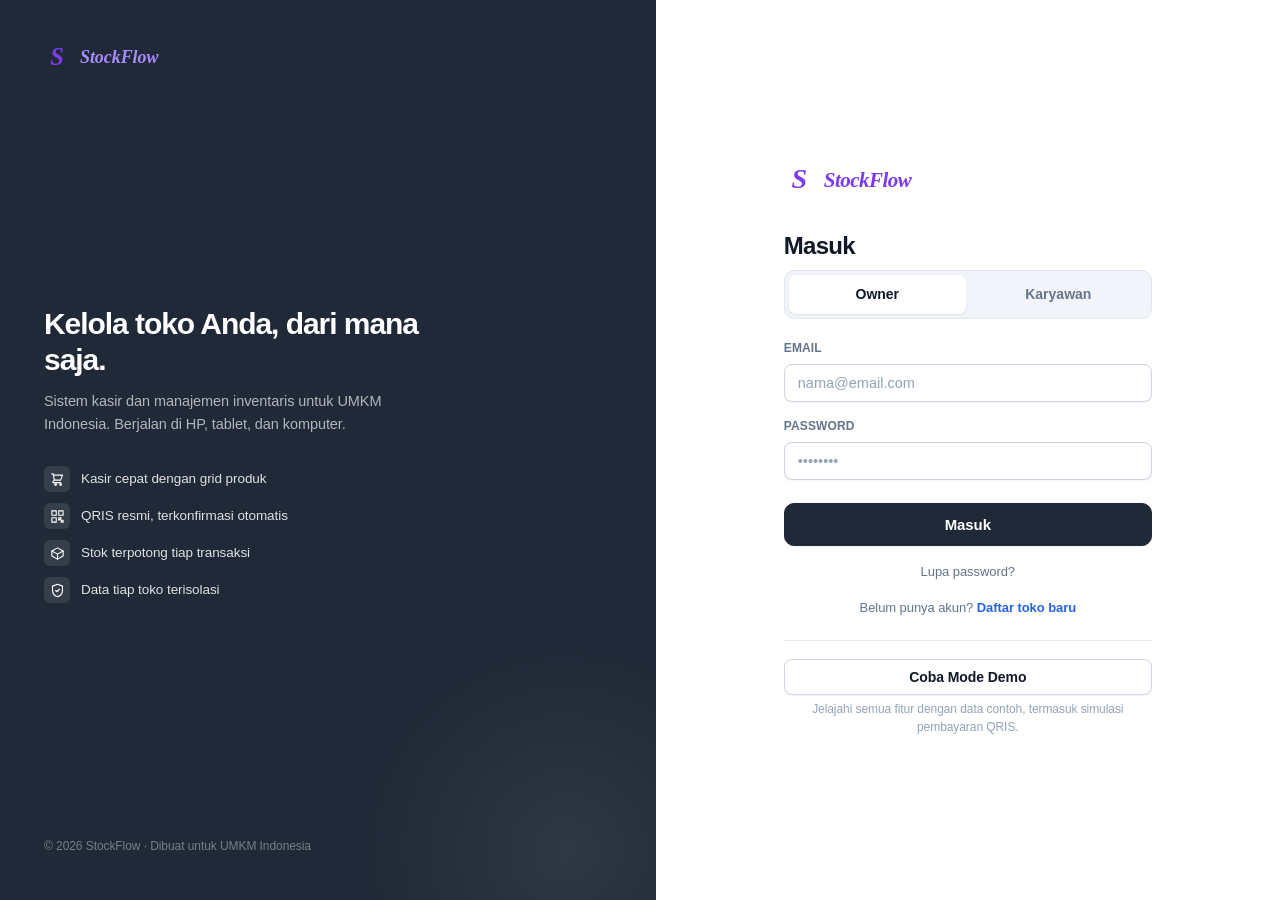
==== admin.html @ 9a053e3d "Add files via upload" ====
<!DOCTYPE html>
<html lang="id" data-theme="light">
<head>
<meta charset="UTF-8">
<meta name="viewport" content="width=device-width,initial-scale=1,viewport-fit=cover">
<meta http-equiv="Content-Security-Policy" content="default-src 'self'; script-src 'self' 'unsafe-inline'; style-src 'self' 'unsafe-inline'; img-src 'self' data: blob: https://*.supabase.co https://*.midtrans.com; connect-src 'self' https://*.supabase.co wss://*.supabase.co; font-src 'self' data:; object-src 'none'; base-uri 'self'; form-action 'self'; manifest-src 'self'; worker-src 'self'">
<meta name="referrer" content="strict-origin-when-cross-origin">
<link rel="manifest" href="manifest.webmanifest">
<link rel="icon" type="image/png" href="img/favicon-32.png">
<link rel="apple-touch-icon" href="img/apple-touch-icon.png">
<script src="js/boot.js?v=20261113a"></script>
<meta name="theme-color" content="#1F2937">
<meta name="robots" content="noindex">
<title>Admin — StockFlow</title>
<link rel="stylesheet" href="css/app.css?v=20261113a">
<style>
.ad-stats { display: grid; grid-template-columns: repeat(4, 1fr); gap: 12px; }
@media (max-width: 760px) { .ad-stats { grid-template-columns: repeat(2, 1fr); } }
.ad-stat { background: var(--surface); border: 1px solid var(--border); border-radius: 14px; padding: 14px 16px; }
.ad-stat .l { font-size: 12.5px; color: var(--text-mid); font-weight: 600; }
.ad-stat .v { font-size: 24px; font-weight: 750; margin-top: 2px; }

.ad-new { display: grid; grid-template-columns: 180px 1fr auto; gap: 10px; align-items: end; }
@media (max-width: 620px) { .ad-new { grid-template-columns: 1fr; } }

.ad-code { font-family: var(--ff-num); font-weight: 750; letter-spacing: .1em; }
.ad-made { margin-top: 14px; padding: 16px; border-radius: 12px; border: 1px dashed var(--border-mid);
           background: var(--surface-2); display: flex; flex-wrap: wrap; gap: 12px; align-items: center; }
.ad-made .ad-code { font-size: 24px; flex: 1; min-width: 200px; user-select: all; }

.ad-tabs { display: flex; gap: 6px; }
.ad-shop .nm { font-weight: 650; }
.ad-shop .sub { font-size: 12px; color: var(--text-dim); }
.ad-acts { display: flex; gap: 6px; flex-wrap: wrap; justify-content: flex-end; }
.wa-btn { background: #25D366; border-color: #25D366; color: #fff; }
.wa-btn:hover { background: #1EBE5A; border-color: #1EBE5A; }
</style>
</head>
<body>
<div id="app">
<div class="content">

  <div class="ad-stats mb16" id="stats"></div>

  <!-- BUAT KODE -->
  <div class="card mb16">
    <div class="row mb12"><h3 style="font-size:15.5px;font-weight:700">Buat kode aktivasi</h3></div>
    <div class="ad-new">
      <div>
        <label class="label" for="nDays">MASA AKTIF</label>
        <select id="nDays" class="select">
          <option value="">Permanen</option>
          <option value="7">Trial 7 hari</option>
          <option value="30">1 bulan</option>
          <option value="90">3 bulan</option>
          <option value="180">6 bulan</option>
          <option value="365">1 tahun</option>
        </select>
      </div>
      <div>
        <label class="label" for="nNote">CATATAN (nama pelanggan / no. WA)</label>
        <input type="text" id="nNote" class="input" placeholder="Misal: Warung Bu Siti 0812…">
      </div>
      <button class="btn btn-primary" onclick="makeCode()">Buat kode</button>
    </div>
    <div id="made" class="hide"></div>
  </div>

  <!-- DAFTAR -->
  <div class="card p0">
    <div class="card-hd">
      <div class="ad-tabs">
        <button class="chip on" data-t="shops" onclick="setTab('shops')">Toko</button>
        <button class="chip" data-t="codes" onclick="setTab('codes')">Kode</button>
      </div>
      <div class="spacer"></div>
      <input type="search" id="q" class="input" placeholder="Cari…" style="max-width:220px" oninput="render()">
    </div>
    <div class="table-wrap"><table class="tbl"><thead id="thead"></thead><tbody id="rows"></tbody></table></div>
  </div>

</div>
</div>

<script src="js/icons.js?v=20261113a"></script>
<script src="js/config.js?v=20261113a"></script>
<script src="js/demo.js?v=20261113a"></script>
<script src="js/api.js?v=20261113a"></script>
<script src="js/auth.js?v=20261113a"></script>
<script src="js/ui.js?v=20261113a"></script>
<script>
if (!Auth.guard()) throw 'redirect';
/* Tampilan dijaga di sini; datanya dijaga fungsi database (is_platform_admin) */
if (!Auth.isAdmin()) { location.replace('pos.html'); throw 'redirect'; }

UI.shell('admin', 'Admin');

/* Panel admin hanya terbuka dengan sesi yang sudah lolos kode 6 angka.
   Database juga menolak semua fungsi admin tanpa itu. */
if (Auth.aal() !== 'aal2') {
  document.querySelector('.content').innerHTML =
    '<div class="card" style="max-width:520px;margin:40px auto;text-align:center;padding:32px">' +
      '<div style="width:52px;height:52px;border-radius:14px;background:var(--surface-2);display:grid;place-items:center;margin:0 auto 14px">' + UI.ic('shield', 24) + '</div>' +
      '<h3 style="font-size:18px;margin-bottom:8px">Butuh verifikasi 2 langkah</h3>' +
      '<p class="c-mid fs13 mb16">Panel admin mengatur langganan semua toko, jadi hanya bisa dibuka setelah masuk dengan kode 6 angka dari aplikasi autentikator.</p>' +
      '<a class="btn btn-primary" href="settings.html">Aktifkan di Pengaturan</a>' +
      '<div class="fs12 c-dim mt12">Sudah aktif? Keluar lalu masuk lagi untuk memasukkan kode.</div>' +
    '</div>';
  throw 'need-aal2';
}

var shops = [], codes = [], tab = 'shops';
var SIGNUP = location.origin + location.pathname.replace(/[^/]*$/, '') + 'masuk.html?kode=';

function dur(d) {
  if (d == null) return 'Permanen';
  if (d % 365 === 0) return (d / 365) + ' tahun';
  if (d % 30 === 0) return (d / 30) + ' bulan';
  return d + ' hari';
}

function status(s) {
  if (s.suspended) return { k: 'off', t: 'Dimatikan', b: 'danger' };
  if (!s.active_until) return { k: 'perm', t: 'Permanen', b: 'ok' };
  var left = Math.ceil((new Date(s.active_until) - Date.now()) / 86400000);
  if (left <= 0) return { k: 'exp', t: 'Habis', b: 'danger' };
  if (left <= 7) return { k: 'soon', t: left + ' hari lagi', b: 'warn' };
  return { k: 'on', t: 's/d ' + UI.dateOnly(s.active_until), b: 'ok' };
}

async function load() {
  UI.loading(true);
  var a = await API.rpc('admin_list_businesses', {});
  var b = await API.rpc('admin_list_codes', {});
  UI.loading(false);
  if (a.error) return UI.toast(a.error.message, 'error');
  shops = a.data || [];
  codes = b.data || [];
  renderStats();
  render();
}

function renderStats() {
  var c = { all: shops.length, on: 0, soon: 0, off: 0 };
  shops.forEach(function (s) {
    var k = status(s).k;
    if (k === 'soon') c.soon++; else if (k === 'exp' || k === 'off') c.off++; else c.on++;
  });
  var unused = codes.filter(function (x) { return !x.used_at; }).length;
  document.getElementById('stats').innerHTML =
    '<div class="ad-stat"><div class="l">Total toko</div><div class="v">' + c.all + '</div></div>' +
    '<div class="ad-stat"><div class="l">Aktif</div><div class="v c-ok">' + c.on + '</div></div>' +
    '<div class="ad-stat"><div class="l">Hampir habis / mati</div><div class="v ' + (c.soon + c.off ? 'c-danger' : '') + '">' + c.soon + ' / ' + c.off + '</div></div>' +
    '<div class="ad-stat"><div class="l">Kode belum dipakai</div><div class="v">' + unused + '</div></div>';
}

function setTab(t) {
  tab = t;
  document.querySelectorAll('.ad-tabs .chip').forEach(function (b) { b.classList.toggle('on', b.dataset.t === t); });
  render();
}

function render() {
  var q = document.getElementById('q').value.toLowerCase().trim();
  var host = document.getElementById('rows');

  if (tab === 'shops') {
    document.getElementById('thead').innerHTML =
      '<tr><th>Toko</th><th class="hide-mobile">Pemilik</th><th>Status</th><th class="num hide-mobile">Transaksi 30 hr</th><th></th></tr>';
    var list = shops.filter(function (s) {
      return !q || [s.name, s.owner_name, s.owner_email, s.phone].join(' ').toLowerCase().includes(q);
    });
    host.innerHTML = list.length ? list.map(function (s) {
      var st = status(s);
      return '<tr>' +
        '<td class="ad-shop"><div class="nm">' + UI.esc(s.name) + '</div>' +
          '<div class="sub">Daftar ' + UI.dateOnly(s.created_at) + ' · ' + s.products + ' produk · ' + s.staff + ' staff</div></td>' +
        '<td class="hide-mobile ad-shop"><div>' + UI.esc(s.owner_name || '—') + '</div><div class="sub">' + UI.esc(s.owner_email || '') + '</div></td>' +
        '<td><span class="badge ' + st.b + '">' + st.t + '</span></td>' +
        '<td class="num hide-mobile mono">' + s.orders_30d + '</td>' +
        '<td><div class="ad-acts">' +
          '<button class="btn btn-sm" onclick="upd(\'' + s.id + '\',{p_add_days:30})">+1 bln</button>' +
          '<button class="btn btn-sm" onclick="upd(\'' + s.id + '\',{p_add_days:365})">+1 thn</button>' +
          (s.active_until ? '<button class="btn btn-sm" onclick="upd(\'' + s.id + '\',{p_permanent:true})">Permanen</button>' : '') +
          (s.suspended
            ? '<button class="btn btn-sm" onclick="upd(\'' + s.id + '\',{p_suspended:false})">Aktifkan</button>'
            : '<button class="btn btn-sm btn-danger" onclick="suspend(\'' + s.id + '\')">Matikan</button>') +
        '</div></td></tr>';
    }).join('') : '<tr><td colspan="5">' + UI.empty('store', 'Belum ada toko') + '</td></tr>';
    return;
  }

  document.getElementById('thead').innerHTML =
    '<tr><th>Kode</th><th>Masa aktif</th><th class="hide-mobile">Catatan</th><th>Status</th><th></th></tr>';
  var cl = codes.filter(function (c) {
    return !q || [c.code, c.note, c.used_by_name].join(' ').toLowerCase().includes(q);
  });
  host.innerHTML = cl.length ? cl.map(function (c) {
    return '<tr>' +
      '<td class="ad-code">' + UI.esc(c.code) + '</td>' +
      '<td>' + dur(c.days) + '</td>' +
      '<td class="hide-mobile c-mid fs13">' + UI.esc(c.note || '—') + '</td>' +
      '<td>' + (c.used_at
        ? '<span class="badge">Dipakai</span><div class="fs12 c-dim">' + UI.esc(c.used_by_name || 'toko dihapus') + ' · ' + UI.dateOnly(c.used_at) + '</div>'
        : '<span class="badge ok">Belum dipakai</span>') + '</td>' +
      '<td><div class="ad-acts">' + (c.used_at ? '' :
        '<button class="btn btn-sm wa-btn" onclick="sendWa(\'' + c.code + '\',' + (c.days == null ? 'null' : c.days) + ')">WA</button>' +
        '<button class="btn btn-sm" onclick="copy(\'' + c.code + '\')">Salin</button>' +
        '<button class="btn btn-sm btn-ghost c-danger" title="Hapus" onclick="delCode(\'' + c.code + '\')">' + UI.ic('trash', 15) + '</button>') +
      '</div></td></tr>';
  }).join('') : '<tr><td colspan="5">' + UI.empty('tag', 'Belum ada kode') + '</td></tr>';
}

async function makeCode() {
  var v = document.getElementById('nDays').value;
  var days = v ? Number(v) : null;
  var note = document.getElementById('nNote').value.trim();
  UI.loading(true);
  var r = await API.rpc('admin_create_code', { p_days: days, p_note: note || null });
  UI.loading(false);
  if (r.error) return UI.toast(r.error.message, 'error');
  var code = r.data;
  var box = document.getElementById('made');
  box.className = 'ad-made';
  box.innerHTML = '<div class="ad-code">' + UI.esc(code) + '</div>' +
    '<span class="badge ok">' + dur(days) + '</span>' +
    '<button class="btn btn-sm" onclick="copy(\'' + code + '\')">Salin</button>' +
    '<button class="btn btn-sm wa-btn" onclick="sendWa(\'' + code + '\',' + (days == null ? 'null' : days) + ')">Kirim via WhatsApp</button>';
  document.getElementById('nNote').value = '';
  setTab('codes');
  load();
}

function msgFor(code, days) {
  return 'Halo! Terima kasih sudah berlangganan StockFlow.\n\n' +
    'Kode aktivasi Anda: *' + code + '*\nMasa aktif: ' + dur(days) + '\n\n' +
    'Daftar di sini (kode sudah terisi):\n' + SIGNUP + encodeURIComponent(code);
}

function sendWa(code, days) {
  window.open('https://wa.me/?text=' + encodeURIComponent(msgFor(code, days)), '_blank', 'noopener');
}

function copy(code) {
  if (navigator.clipboard) navigator.clipboard.writeText(code).then(function () { UI.toast('Kode disalin', 'ok'); });
}

function delCode(code) {
  UI.confirm({ title: 'Hapus kode?', text: code + ' tidak bisa dipakai lagi.', ok: 'Hapus', danger: true })
    .then(async function (ok) {
      if (!ok) return;
      var r = await API.rpc('admin_delete_code', { p_code: code });
      if (r.error) return UI.toast(r.error.message, 'error');
      load();
    });
}

async function upd(id, args) {
  UI.loading(true);
  var r = await API.rpc('admin_update_business', Object.assign({ p_id: id }, args));
  UI.loading(false);
  if (r.error) return UI.toast(r.error.message, 'error');
  UI.toast('Tersimpan', 'ok');
  load();
}

function suspend(id) {
  var s = shops.find(function (x) { return x.id === id; });
  UI.confirm({ title: 'Matikan toko?', text: '"' + s.name + '" tidak bisa bertransaksi sampai diaktifkan lagi. Datanya tetap aman.', ok: 'Matikan', danger: true })
    .then(function (ok) { if (ok) upd(id, { p_suspended: true }); });
}

load();
</script>
</body>
</html>
---- css/app.css ----
/* ============================================================
   STOCKFLOW — Design System
   Responsif: HP (<768) / Tablet (768–1199) / Desktop (≥1200)
   ============================================================ */

:root {
  /* ---- Netral: satu skala abu, satu aksen biru ----
     Tombol utama memakai abu gelap, biru hanya untuk tautan,
     status aktif, dan fokus. Tidak ada warna yang bersaing. */
  --ink:        #1F2937;
  --ink-soft:   #374151;
  --ink-hover:  #111827;

  /* Warna merek, dipakai hanya untuk logo dan nama StockFlow */
  --brand:        #7C3AED;

  --accent:       #2563EB;
  --accent-hover: #1D4ED8;
  --accent-soft:  #EFF6FF;
  --accent-ring:  rgba(37, 99, 235, .20);

  --ok:        #047857;
  --ok-soft:   #ECFDF5;
  --warn:      #B45309;
  --warn-soft: #FFFBEB;
  --danger:      #B91C1C;
  --danger-soft: #FEF2F2;

  /* ---- Netral ---- */
  --bg:         #F8FAFC;
  --surface:    #FFFFFF;
  --surface-2:  #F1F5F9;
  --surface-3:  #E8EDF3;
  --border:     #E2E8F0;
  --border-mid: #CBD5E1;

  --text:     #111827;
  --text-mid: #64748B;
  --text-dim: #94A3B8;

  /* ---- Bentuk ---- */
  --r-xs: 6px;
  --r-sm: 8px;
  --r:    10px;
  --r-lg: 14px;
  --r-xl: 18px;

  --sh-xs: 0 1px 2px rgba(12,18,28,.05);
  --sh-sm: 0 1px 3px rgba(12,18,28,.07), 0 1px 2px rgba(12,18,28,.04);
  --sh:    0 4px 12px rgba(12,18,28,.07), 0 1px 3px rgba(12,18,28,.05);
  --sh-lg: 0 16px 40px rgba(12,18,28,.14), 0 4px 12px rgba(12,18,28,.08);

  /* Tinggi banner mode demo; 0 saat mode normal */
  --demo-h: 0px;

  --nav-w:      244px;
  --nav-w-icon: 68px;
  --tabbar-h:   62px;
  --topbar-h:   58px;

  --ff: 'Inter', -apple-system, BlinkMacSystemFont, 'Segoe UI', Roboto,
        'Helvetica Neue', Arial, sans-serif;
  --ff-num: 'SF Mono', 'Segoe UI Mono', 'Roboto Mono', ui-monospace, monospace;
}

html[data-theme='dark'] {
  --ink:       #E5E7EB;
  --ink-soft:  #D1D5DB;
  --ink-hover: #FFFFFF;

  --brand:       #A78BFA;

  --accent:      #60A5FA;
  --accent-hover:#93C5FD;
  --accent-soft: #15233B;
  --accent-ring: rgba(96, 165, 250, .26);

  --ok:        #34D399;
  --ok-soft:   #0C241D;
  --warn:      #FBBF24;
  --warn-soft: #2A1E08;
  --danger:      #F87171;
  --danger-soft: #2A1416;

  --bg:         #0B0F14;
  --surface:    #131922;
  --surface-2:  #1A212B;
  --surface-3:  #232B37;
  --border:     #242C38;
  --border-mid: #333D4B;

  --text:     #F1F5F9;
  --text-mid: #94A3B8;
  --text-dim: #64748B;

  --sh-xs: 0 1px 2px rgba(0,0,0,.5);
  --sh-sm: 0 1px 3px rgba(0,0,0,.55);
  --sh:    0 4px 12px rgba(0,0,0,.5);
  --sh-lg: 0 16px 40px rgba(0,0,0,.7);
}

* { margin: 0; padding: 0; box-sizing: border-box; -webkit-tap-highlight-color: transparent; }
html, body { height: 100%; }

body {
  font-family: var(--ff);
  background: var(--bg);
  color: var(--text);
  font-size: 14.5px;
  line-height: 1.55;
  letter-spacing: -.005em;
  -webkit-font-smoothing: antialiased;
  -moz-osx-font-smoothing: grayscale;
  overscroll-behavior-y: none;
}

input, button, select, textarea { font-family: inherit; font-size: inherit; color: inherit; }
button { cursor: pointer; border: none; background: none; }
a { color: var(--accent); text-decoration: none; }
a:hover { text-decoration: underline; }
svg { display: block; flex-shrink: 0; }
.ico { display: block; }

::-webkit-scrollbar { width: 11px; height: 11px; }
::-webkit-scrollbar-track { background: transparent; }
::-webkit-scrollbar-thumb { background: var(--border-mid); border-radius: 6px; border: 3px solid transparent; background-clip: content-box; }
::-webkit-scrollbar-thumb:hover { background: var(--text-dim); background-clip: content-box; }

::selection { background: var(--accent-ring); }

/* ============================================================
   APP SHELL
   ============================================================ */
.app { display: flex; min-height: calc(100dvh - var(--demo-h)); }

/* Mode demo memasang banner tetap di bawah layar. Variabel --demo-h
   membuat seluruh tata letak bergeser naik agar tidak ada yang tertutup. */
html.demo-on { --demo-h: 34px; }
html.demo-on body { padding-bottom: var(--demo-h); }

.sidebar {
  width: var(--nav-w);
  flex-shrink: 0;
  background: var(--surface);
  border-right: 1px solid var(--border);
  display: flex; flex-direction: column;
  position: fixed; inset: 0 auto 0 0;
  z-index: 40;
}

.sb-brand {
  height: var(--topbar-h);
  display: flex; align-items: center; gap: 10px;
  padding: 0 18px;
  border-bottom: 1px solid var(--border);
  flex-shrink: 0;
  color: var(--ink);
}
.sf-logo { border-radius: 8px; }
.sb-name {
  font-weight: 700; font-size: 17px; letter-spacing: -.02em;
  white-space: nowrap;
  color: var(--brand); font-style: italic;
  font-family: Georgia, 'Times New Roman', serif;
}

.sb-nav { flex: 1; overflow-y: auto; padding: 10px 10px 16px; }
.sb-sec {
  font-size: 10.5px; font-weight: 650; letter-spacing: .07em;
  color: var(--text-dim); text-transform: uppercase;
  padding: 16px 10px 6px;
}
.sb-nav > .sb-sec:first-child { padding-top: 6px; }

.sb-item {
  display: flex; align-items: center; gap: 11px;
  padding: 9px 10px; border-radius: var(--r-sm);
  color: var(--text-mid); font-weight: 520; font-size: 14px;
  white-space: nowrap; margin-bottom: 1px;
  transition: background .13s, color .13s;
}
.sb-item:hover { background: var(--surface-2); color: var(--text); text-decoration: none; }
.sb-item.on { background: var(--accent-soft); color: var(--accent); font-weight: 600; }
.sb-item.on .ico { stroke-width: 2; }
.sb-ico { width: 20px; display: grid; place-items: center; flex-shrink: 0; }

.sb-bottom { padding: 8px 10px; border-top: 1px solid var(--border); flex-shrink: 0; }
.sb-foot { padding: 10px; border-top: 1px solid var(--border); flex-shrink: 0; }
.sb-user { display: flex; align-items: center; gap: 10px; padding: 6px; border-radius: var(--r-sm); }
.sb-avatar {
  width: 34px; height: 34px; border-radius: 50%;
  background: var(--ink); color: var(--surface);
  display: grid; place-items: center;
  font-weight: 600; font-size: 12.5px; letter-spacing: .01em;
  flex-shrink: 0;
}
.sb-uinfo { min-width: 0; flex: 1; }
.sb-uname { font-weight: 600; font-size: 13.5px; white-space: nowrap; overflow: hidden; text-overflow: ellipsis; }
.sb-urole { font-size: 11.5px; color: var(--text-dim); text-transform: capitalize; }

.main { flex: 1; min-width: 0; margin-left: var(--nav-w); display: flex; flex-direction: column; }

.topbar {
  height: var(--topbar-h);
  background: var(--surface);
  border-bottom: 1px solid var(--border);
  display: flex; align-items: center; gap: 10px;
  padding: 0 20px;
  position: sticky; top: 0; z-index: 30;
  flex-shrink: 0;
}
.topbar h1 { font-size: 16.5px; font-weight: 640; letter-spacing: -.02em; }
.topbar .spacer { flex: 1; }

.content { flex: 1; padding: 20px; min-width: 0; }
.content.flush { padding: 0; }

.tabbar { display: none; }

/* ---------- Tablet ---------- */
@media (max-width: 1199px) and (min-width: 768px) {
  .sidebar { width: var(--nav-w-icon); }
  .main { margin-left: var(--nav-w-icon); }
  .sb-brand { padding: 0; justify-content: center; }
  .sb-name, .sb-sec, .sb-uinfo { display: none; }
  .sb-item { justify-content: center; padding: 11px 0; }
  .sb-item span:not(.sb-ico) { display: none; }
  .sb-nav { padding: 8px 8px 14px; }
  .sb-user { justify-content: center; padding: 2px; }
}

/* ---------- HP ---------- */
@media (max-width: 767px) {
  .sidebar { display: none; }
  .main { margin-left: 0; padding-bottom: var(--tabbar-h); }
  .content { padding: 14px; }
  .topbar { padding: 0 14px; }
  .topbar h1 { font-size: 15.5px; }

  .tabbar {
    display: flex;
    position: fixed; inset: auto 0 var(--demo-h) 0;
    height: var(--tabbar-h);
    background: var(--surface);
    border-top: 1px solid var(--border);
    z-index: 50;
    padding-bottom: env(safe-area-inset-bottom);
  }
  .tb-item {
    flex: 1;
    display: flex; flex-direction: column;
    align-items: center; justify-content: center; gap: 3px;
    color: var(--text-dim); font-size: 10px; font-weight: 550;
  }
  .tb-item:hover { text-decoration: none; }
  .tb-item.on { color: var(--accent); }
  .tb-item.on .ico { stroke-width: 2.1; }
}

/* ============================================================
   KOMPONEN
   ============================================================ */
.card {
  background: var(--surface);
  border: 1px solid var(--border);
  border-radius: var(--r-lg);
  padding: 18px;
}
.card.p0 { padding: 0; overflow: hidden; }
.card-hd {
  display: flex; align-items: center; gap: 10px;
  padding: 14px 18px; border-bottom: 1px solid var(--border);
}
.card-hd h3 { font-size: 14.5px; font-weight: 640; letter-spacing: -.01em; }
.card-bd { padding: 18px; }

.grid { display: grid; gap: 14px; }
.g2 { grid-template-columns: repeat(2, 1fr); }
.g3 { grid-template-columns: repeat(3, 1fr); }
.g4 { grid-template-columns: repeat(4, 1fr); }
.gauto { grid-template-columns: repeat(auto-fill, minmax(230px, 1fr)); }
@media (max-width: 1100px) { .g4 { grid-template-columns: repeat(2, 1fr); } }
@media (max-width: 900px)  { .g3 { grid-template-columns: repeat(2, 1fr); } }
@media (max-width: 560px)  {
  .g2, .g3, .g4 { grid-template-columns: 1fr; }
  .g2.keep, .g4.keep { grid-template-columns: repeat(2, 1fr); }
}

.row { display: flex; align-items: center; gap: 10px; }
.row.wrap { flex-wrap: wrap; }
.row .spacer { flex: 1; }

/* ---------- Statistik ---------- */
.stat {
  background: var(--surface);
  border: 1px solid var(--border);
  border-radius: var(--r-lg);
  padding: 15px 16px;
}
.stat-lbl {
  font-size: 11.5px; color: var(--text-mid); font-weight: 560;
  letter-spacing: .02em; margin-bottom: 7px;
  display: flex; align-items: center; gap: 6px;
}
.stat-val {
  font-size: 23px; font-weight: 660; letter-spacing: -.03em;
  font-variant-numeric: tabular-nums;
}
.stat-sub { font-size: 11.5px; color: var(--text-dim); margin-top: 3px; }
.stat.accent { background: var(--ink); border-color: var(--ink); color: #fff; }
.stat.accent .stat-lbl { color: rgba(255,255,255,.72); }
.stat.accent .stat-sub { color: rgba(255,255,255,.55); }
html[data-theme='dark'] .stat.accent { color: var(--bg); }
html[data-theme='dark'] .stat.accent .stat-lbl { color: rgba(0,0,0,.65); }
html[data-theme='dark'] .stat.accent .stat-sub { color: rgba(0,0,0,.5); }
@media (max-width: 560px) { .stat-val { font-size: 20px; } }

/* ---------- Tombol ---------- */
.btn {
  display: inline-flex; align-items: center; justify-content: center; gap: 7px;
  padding: 9px 15px;
  border-radius: var(--r-sm);
  background: var(--surface);
  border: 1px solid var(--border-mid);
  color: var(--text);
  font-weight: 560; font-size: 14px;
  letter-spacing: -.005em;
  transition: background .13s, border-color .13s, opacity .13s;
  white-space: nowrap;
  box-shadow: var(--sh-xs);
}
.btn:hover { background: var(--surface-2); text-decoration: none; }
.btn:active { background: var(--surface-3); }
.btn:focus-visible { outline: none; box-shadow: 0 0 0 3px var(--accent-ring); }

.btn-primary {
  background: var(--ink); border-color: var(--ink); color: #fff;
}
.btn-primary:hover { background: var(--ink-hover); border-color: var(--ink-hover); }
html[data-theme='dark'] .btn-primary { color: var(--bg); }

.btn-accent  { background: var(--accent); border-color: var(--accent); color: #fff; }
.btn-accent:hover { background: var(--accent-hover); border-color: var(--accent-hover); }

.btn-ok      { background: var(--ok); border-color: var(--ok); color: #fff; }
.btn-ok:hover{ opacity: .9; }

.btn-danger  { background: var(--danger); border-color: var(--danger); color: #fff; }
.btn-danger:hover { opacity: .9; }

.btn-ghost   { background: transparent; border-color: transparent; color: var(--text-mid); box-shadow: none; }
.btn-ghost:hover { background: var(--surface-2); color: var(--text); }

.btn-sm { padding: 6px 11px; font-size: 13px; border-radius: var(--r-xs); gap: 6px; }
.btn-lg { padding: 12px 22px; font-size: 15px; border-radius: var(--r); }
.btn-block { width: 100%; }
.btn:disabled { opacity: .45; pointer-events: none; }
.btn-icon { padding: 0; width: 34px; height: 34px; }
.btn-icon.btn-sm { width: 30px; height: 30px; }

/* ---------- Form ---------- */
.field { margin-bottom: 15px; }
.label {
  display: block; font-size: 12px; font-weight: 600;
  color: var(--text-mid); margin-bottom: 6px;
  letter-spacing: .01em;
}
.input, .select, .textarea {
  width: 100%;
  padding: 10px 13px;
  background: var(--surface);
  border: 1px solid var(--border-mid);
  border-radius: var(--r-sm);
  font-size: 14.5px;
  transition: border-color .13s, box-shadow .13s;
  outline: none;
  box-shadow: var(--sh-xs);
}
.input::placeholder, .textarea::placeholder { color: var(--text-dim); }
.input:focus, .select:focus, .textarea:focus {
  border-color: var(--accent);
  box-shadow: 0 0 0 3px var(--accent-ring);
}
.textarea { resize: vertical; min-height: 80px; line-height: 1.55; }
.select {
  appearance: none; cursor: pointer; padding-right: 34px;
  background-image: url("data:image/svg+xml;utf8,<svg xmlns='http://www.w3.org/2000/svg' width='12' height='8' fill='none' stroke='%238A93A1' stroke-width='1.8' stroke-linecap='round' stroke-linejoin='round'><path d='M1 1.5 6 6.5l5-5'/></svg>");
  background-repeat: no-repeat; background-position: right 12px center;
}
.hint { font-size: 12px; color: var(--text-dim); margin-top: 5px; line-height: 1.5; }

.search-wrap { position: relative; flex: 1; min-width: 0; }
.search-wrap .input { padding-left: 36px; }
.search-wrap .search-ico {
  position: absolute; left: 11px; top: 50%; transform: translateY(-50%);
  color: var(--text-dim); pointer-events: none;
}

/* ---------- Badge & chip ---------- */
.badge {
  display: inline-flex; align-items: center; gap: 4px;
  padding: 2px 8px; border-radius: var(--r-xs);
  font-size: 11.5px; font-weight: 580; letter-spacing: .005em;
  background: var(--surface-2); color: var(--text-mid);
  border: 1px solid var(--border);
}
.badge.ok     { background: var(--ok-soft);     color: var(--ok);     border-color: transparent; }
.badge.warn   { background: var(--warn-soft);   color: var(--warn);   border-color: transparent; }
.badge.danger { background: var(--danger-soft); color: var(--danger); border-color: transparent; }
.badge.brand  { background: var(--accent-soft); color: var(--accent); border-color: transparent; }

.chips { display: flex; gap: 7px; overflow-x: auto; padding-bottom: 2px; scrollbar-width: none; }
.chips::-webkit-scrollbar { display: none; }
.chip {
  padding: 6px 13px; border-radius: 99px;
  background: var(--surface); border: 1px solid var(--border-mid);
  font-size: 13px; font-weight: 540; color: var(--text-mid);
  white-space: nowrap; flex-shrink: 0;
  transition: all .13s;
}
.chip:hover { border-color: var(--text-dim); }
.chip.on { background: var(--ink); border-color: var(--ink); color: #fff; }
html[data-theme='dark'] .chip.on { color: var(--bg); }

/* ---------- Tabel ---------- */
.table-wrap { overflow-x: auto; -webkit-overflow-scrolling: touch; }
table.tbl { width: 100%; border-collapse: collapse; font-size: 14px; }
table.tbl th {
  text-align: left; padding: 9px 14px;
  font-size: 11px; font-weight: 620; letter-spacing: .05em;
  text-transform: uppercase; color: var(--text-dim);
  background: var(--surface-2); border-bottom: 1px solid var(--border);
  white-space: nowrap;
}
table.tbl td { padding: 11px 14px; border-bottom: 1px solid var(--border); }
table.tbl tr:last-child td { border-bottom: none; }
table.tbl tbody tr:hover { background: var(--surface-2); }
.num { text-align: right; font-variant-numeric: tabular-nums; }
.mono { font-variant-numeric: tabular-nums; }

/* ---------- Empty state ---------- */
.empty { text-align: center; padding: 44px 20px; color: var(--text-dim); }
.empty-ico {
  width: 44px; height: 44px; margin: 0 auto 13px;
  border-radius: var(--r); background: var(--surface-2);
  display: grid; place-items: center; color: var(--text-dim);
}
.empty-title { font-size: 14.5px; font-weight: 600; color: var(--text-mid); margin-bottom: 3px; }
.empty-sub { font-size: 13px; max-width: 320px; margin: 0 auto; line-height: 1.55; }

/* ---------- Modal ---------- */
.modal {
  position: fixed; inset: 0; z-index: 200;
  background: rgba(12,18,28,.45);
  display: none; align-items: center; justify-content: center;
  padding: 20px;
  backdrop-filter: blur(2px);
}
.modal.open { display: flex; }
.modal-box {
  background: var(--surface);
  border-radius: var(--r-xl);
  width: 100%; max-width: 460px;
  max-height: 90dvh;
  display: flex; flex-direction: column;
  box-shadow: var(--sh-lg);
  animation: pop .16s cubic-bezier(.2,.8,.3,1);
  border: 1px solid var(--border);
}
.modal-box.wide   { max-width: 720px; }
.modal-box.narrow { max-width: 392px; }
@keyframes pop { from { opacity: 0; transform: scale(.97) translateY(6px); } }
.modal-hd {
  display: flex; align-items: center; gap: 10px;
  padding: 16px 18px; border-bottom: 1px solid var(--border); flex-shrink: 0;
}
.modal-hd h3 { font-size: 16px; font-weight: 640; flex: 1; letter-spacing: -.015em; }
.modal-x {
  width: 30px; height: 30px; border-radius: var(--r-xs);
  display: grid; place-items: center; color: var(--text-dim);
}
.modal-x:hover { background: var(--surface-2); color: var(--text); }
.modal-bd { padding: 18px; overflow-y: auto; flex: 1; }
.modal-ft {
  display: flex; gap: 9px; padding: 14px 18px;
  border-top: 1px solid var(--border); flex-shrink: 0;
}
.modal-ft .btn { flex: 1; }

/* Tombol struk: cetak penuh di atas, dua tombol lain berdampingan di bawah,
   supaya tidak keluar dari kotak di layar sempit */
.modal-ft.rcpt-ft { display: grid; grid-template-columns: 1fr 1fr; gap: 8px; }
.modal-ft.rcpt-ft .btn { min-width: 0; white-space: nowrap; overflow: hidden; text-overflow: ellipsis; }
.modal-ft.rcpt-ft .btn-primary { grid-column: 1 / -1; }

@media (max-width: 600px) {
  .modal { padding: 0; align-items: flex-end; }
  .modal-box { max-width: none; border-radius: var(--r-xl) var(--r-xl) 0 0; max-height: 92dvh; border-bottom: none; }
  @keyframes pop { from { transform: translateY(100%); } }
}

/* ---------- Toast ---------- */
#toastHost {
  position: fixed; top: 14px; left: 50%; transform: translateX(-50%);
  z-index: 500; display: flex; flex-direction: column; gap: 8px;
  pointer-events: none; width: calc(100% - 28px); max-width: 400px;
}
.toast {
  background: var(--ink); color: #fff;
  padding: 11px 15px; border-radius: var(--r-sm);
  font-size: 13.5px; font-weight: 520;
  box-shadow: var(--sh-lg);
  display: flex; align-items: center; gap: 9px;
  animation: tin .2s cubic-bezier(.2,.8,.3,1);
}
html[data-theme='dark'] .toast { color: var(--bg); }
@keyframes tin { from { opacity: 0; transform: translateY(-10px); } }
.toast.ok     { background: var(--ok);     color: #fff; }
.toast.error  { background: var(--danger); color: #fff; }
.toast.warn   { background: var(--warn);   color: #fff; }

/* ---------- Loader ---------- */
#loader {
  position: fixed; inset: 0; z-index: 400;
  background: rgba(12,18,28,.22);
  display: none; place-items: center;
}
#loader.on { display: grid; }
.spinner {
  width: 32px; height: 32px;
  border: 2.5px solid rgba(255,255,255,.3);
  border-top-color: #fff; border-radius: 50%;
  animation: spin .65s linear infinite;
}
@keyframes spin { to { transform: rotate(360deg); } }

.skel {
  background: linear-gradient(90deg, var(--surface-2) 25%, var(--surface-3) 50%, var(--surface-2) 75%);
  background-size: 200% 100%;
  animation: sh 1.3s infinite;
  border-radius: var(--r-xs);
}
@keyframes sh { to { background-position: -200% 0; } }

/* ============================================================
   AUTH
   ============================================================ */
.auth { min-height: 100dvh; display: grid; grid-template-columns: 1.05fr 1fr; }

.auth-art {
  background: var(--ink);
  color: #fff;
  display: flex; flex-direction: column; justify-content: space-between;
  padding: 44px;
  position: relative; overflow: hidden;
}
.auth-art::after {
  content: ''; position: absolute; inset: auto -120px -160px auto;
  width: 420px; height: 420px; border-radius: 50%;
  background: radial-gradient(circle, rgba(255,255,255,.07), transparent 68%);
}
.auth-art-top { display: flex; align-items: center; gap: 10px; color: #fff; }
.auth-art-top span {
  font-weight: 700; font-size: 18px;
  color: #A78BFA; font-style: italic;
  font-family: Georgia, 'Times New Roman', serif;
}
.auth-art h2 {
  font-size: 30px; font-weight: 660; letter-spacing: -.035em;
  line-height: 1.2; margin-bottom: 12px; max-width: 420px;
}
.auth-art p { font-size: 14.5px; color: rgba(255,255,255,.66); line-height: 1.6; max-width: 370px; }
.auth-feats { margin-top: 30px; display: flex; flex-direction: column; gap: 11px; }
.auth-feat {
  display: flex; align-items: center; gap: 11px;
  font-size: 13.5px; color: rgba(255,255,255,.86);
}
.auth-feat i {
  width: 26px; height: 26px; border-radius: var(--r-xs);
  background: rgba(255,255,255,.1); display: grid; place-items: center;
  flex-shrink: 0; color: #fff;
}
.auth-art-foot { font-size: 12px; color: rgba(255,255,255,.4); position: relative; z-index: 1; }

.auth-form {
  display: flex; align-items: center; justify-content: center;
  padding: 40px 32px; background: var(--surface);
}
.auth-inner { width: 100%; max-width: 368px; }
.auth-logo { display: flex; align-items: center; gap: 10px; margin-bottom: 30px; color: var(--ink); }
.auth-logo span {
  font-size: 21px; font-weight: 700; letter-spacing: -.025em;
  color: var(--brand); font-style: italic;
  font-family: Georgia, 'Times New Roman', serif;
}
.auth-inner h1 { font-size: 24px; font-weight: 660; letter-spacing: -.03em; margin-bottom: 6px; }
.auth-inner .sub { color: var(--text-mid); font-size: 14px; margin-bottom: 24px; }

@media (max-width: 900px) {
  .auth { grid-template-columns: 1fr; }
  .auth-art { display: none; }
  .auth-form { align-items: flex-start; padding-top: 48px; }
}

/* ---------- Notice ---------- */
.notice {
  border-radius: var(--r-sm); padding: 12px 14px;
  font-size: 13px; line-height: 1.55;
  display: flex; gap: 10px; align-items: flex-start;
  border: 1px solid transparent;
}
.notice .ico { margin-top: 1px; }
.notice strong { display: block; font-weight: 620; margin-bottom: 2px; }
.notice.info   { background: var(--accent-soft); color: var(--accent); }
.notice.ok     { background: var(--ok-soft);     color: var(--ok); }
.notice.warn   { background: var(--warn-soft);   color: var(--warn); }
.notice.danger { background: var(--danger-soft); color: var(--danger); }
.notice.plain  { background: var(--surface-2); color: var(--text-mid); border-color: var(--border); }

/* ============================================================
   POS
   ============================================================ */
.pos {
  display: grid; grid-template-columns: 1fr 366px;
  height: calc(100dvh - var(--topbar-h) - var(--demo-h));
  overflow: hidden;
}

.pos-left { display: flex; flex-direction: column; min-width: 0; overflow: hidden; }
.pos-bar {
  padding: 13px 18px; border-bottom: 1px solid var(--border);
  background: var(--surface); flex-shrink: 0;
  display: flex; flex-direction: column; gap: 11px;
}
.pos-grid-wrap { flex: 1; overflow-y: auto; padding: 16px 18px; }
.pos-grid { display: grid; grid-template-columns: repeat(auto-fill, minmax(150px, 1fr)); gap: 12px; }

.pcard {
  background: var(--surface);
  border: 1px solid var(--border);
  border-radius: var(--r-lg);
  overflow: hidden; text-align: left;
  transition: border-color .13s, box-shadow .13s, transform .08s;
  display: flex; flex-direction: column;
  box-shadow: var(--sh-xs);
}
.pcard:hover { border-color: var(--border-mid); box-shadow: var(--sh-sm); }
.pcard:active { transform: scale(.985); }
.pcard.out { opacity: .45; pointer-events: none; }
.pcard-img {
  aspect-ratio: 1.45; background: var(--surface-2);
  display: grid; place-items: center; overflow: hidden; color: var(--text-dim);
}
.pcard-img img { width: 100%; height: 100%; object-fit: cover; }
.pcard-bd { padding: 10px 11px 11px; flex: 1; display: flex; flex-direction: column; gap: 3px; }
.pcard-name {
  font-size: 13px; font-weight: 580; line-height: 1.35;
  display: -webkit-box; -webkit-line-clamp: 2; -webkit-box-orient: vertical; overflow: hidden;
}
.pcard-price { font-size: 14.5px; font-weight: 640; margin-top: auto; letter-spacing: -.02em; }
.pcard-stock { font-size: 11.5px; color: var(--text-dim); font-weight: 520; }
.pcard-stock.low  { color: var(--warn); }
.pcard-stock.zero { color: var(--danger); }

.pos-right {
  background: var(--surface); border-left: 1px solid var(--border);
  display: flex; flex-direction: column; overflow: hidden;
}
.cart-hd {
  padding: 13px 16px; border-bottom: 1px solid var(--border);
  display: flex; align-items: center; gap: 9px; flex-shrink: 0;
}
.cart-hd h3 { font-size: 15px; font-weight: 640; flex: 1; letter-spacing: -.015em; }
.cart-items { flex: 1; overflow-y: auto; padding: 11px 13px; }

.citem {
  display: flex; gap: 11px; align-items: flex-start;
  padding: 10px; border-radius: var(--r-sm);
  background: var(--surface-2); margin-bottom: 7px;
}
.citem-info { flex: 1; min-width: 0; }
.citem-name { font-size: 13px; font-weight: 580; line-height: 1.35; margin-bottom: 2px; }
.citem-price { font-size: 11.5px; color: var(--text-dim); }
.citem-right { display: flex; flex-direction: column; align-items: flex-end; gap: 6px; }
.citem-sub { font-size: 13.5px; font-weight: 620; white-space: nowrap; font-variant-numeric: tabular-nums; }
.qty {
  display: flex; align-items: center;
  background: var(--surface); border-radius: var(--r-xs);
  border: 1px solid var(--border-mid); overflow: hidden;
}
.qty button {
  width: 26px; height: 26px; display: grid; place-items: center;
  color: var(--text-mid);
}
.qty button:hover { background: var(--surface-2); color: var(--text); }
.qty input {
  width: 36px; text-align: center; border: none; background: none;
  font-size: 13px; font-weight: 600; outline: none;
  font-variant-numeric: tabular-nums; -moz-appearance: textfield;
}
.qty input::-webkit-outer-spin-button, .qty input::-webkit-inner-spin-button { -webkit-appearance: none; }

.cart-ft { border-top: 1px solid var(--border); padding: 14px 16px; flex-shrink: 0; }
.sumrow {
  display: flex; justify-content: space-between; align-items: center;
  font-size: 13px; margin-bottom: 6px; color: var(--text-mid);
}
.sumrow span:last-child { font-variant-numeric: tabular-nums; }
.sumrow.total {
  font-size: 19px; font-weight: 680; color: var(--text);
  letter-spacing: -.03em;
  padding-top: 11px; margin: 6px 0 13px;
  border-top: 1px solid var(--border);
}

@media (max-width: 1199px) and (min-width: 768px) {
  .pos { grid-template-columns: 1fr 320px; }
  .pos-grid { grid-template-columns: repeat(auto-fill, minmax(132px, 1fr)); gap: 10px; }
}

@media (max-width: 767px) {
  .pos { grid-template-columns: 1fr; height: calc(100dvh - var(--topbar-h) - var(--tabbar-h) - var(--demo-h)); }
  .pos-grid-wrap { padding: 13px; padding-bottom: 78px; }
  .pos-grid { grid-template-columns: repeat(auto-fill, minmax(142px, 1fr)); gap: 10px; }
  .pos-bar { padding: 11px 13px; }

  .pos-right {
    position: fixed; inset: auto 0 calc(var(--tabbar-h) + var(--demo-h)) 0;
    height: 78dvh; border-left: none;
    border-radius: var(--r-xl) var(--r-xl) 0 0;
    box-shadow: var(--sh-lg); z-index: 60;
    transform: translateY(101%);
    transition: transform .24s cubic-bezier(.3,.8,.3,1);
  }
  .pos-right.open { transform: translateY(0); }

  .cart-fab {
    position: fixed; bottom: calc(var(--tabbar-h) + var(--demo-h) + 11px); left: 13px; right: 13px;
    z-index: 55; background: var(--ink); color: #fff;
    border-radius: var(--r); padding: 12px 16px;
    display: flex; align-items: center; gap: 11px;
    box-shadow: var(--sh-lg); font-weight: 580; font-size: 14.5px;
  }
  html[data-theme='dark'] .cart-fab { color: var(--bg); }
  .cart-fab.hide { display: none; }
  .cart-fab .cf-count {
    background: rgba(255,255,255,.2); border-radius: var(--r-xs);
    padding: 1px 7px; font-size: 12.5px;
  }
  html[data-theme='dark'] .cart-fab .cf-count { background: rgba(0,0,0,.18); }
  .cart-fab .spacer { flex: 1; }
}
@media (min-width: 768px) { .cart-fab { display: none; } }

/* ---------- Metode bayar ---------- */
.pay-opts { display: grid; grid-template-columns: repeat(2, 1fr); gap: 9px; margin-bottom: 16px; }
.pay-opt {
  padding: 13px 8px; border-radius: var(--r-sm);
  border: 1px solid var(--border-mid); background: var(--surface);
  display: flex; flex-direction: column; align-items: center; gap: 6px;
  font-size: 12.5px; font-weight: 570; color: var(--text-mid);
  transition: all .13s;
}
.pay-opt:hover { border-color: var(--text-dim); }
.pay-opt.on { border-color: var(--ink); background: var(--ink); color: #fff; }
html[data-theme='dark'] .pay-opt.on { color: var(--bg); }

.cash-quick { display: grid; grid-template-columns: repeat(3, 1fr); gap: 7px; margin-top: 9px; }
.cash-quick button {
  padding: 8px 5px; border-radius: var(--r-xs);
  background: var(--surface-2); border: 1px solid var(--border);
  font-size: 12.5px; font-weight: 570; color: var(--text-mid);
  font-variant-numeric: tabular-nums;
}
.cash-quick button:hover { background: var(--surface-3); color: var(--text); }

.change-box {
  background: var(--ok-soft); border-radius: var(--r-sm);
  padding: 14px; margin-top: 13px; text-align: center;
}
.change-box .lbl { font-size: 11.5px; color: var(--text-mid); font-weight: 580; margin-bottom: 2px; letter-spacing: .02em; }
.change-box .val { font-size: 24px; font-weight: 680; color: var(--ok); letter-spacing: -.03em; font-variant-numeric: tabular-nums; }
.change-box.minus { background: var(--danger-soft); }
.change-box.minus .val { color: var(--danger); }

/* ---------- QRIS ---------- */
.qr-stage { text-align: center; }
.qr-frame {
  background: #fff; border-radius: var(--r-lg);
  padding: 13px; max-width: 272px; margin: 0 auto 13px;
  border: 1px solid var(--border);
}
.qr-frame img { width: 100%; display: block; border-radius: var(--r-xs); }
.qr-amount { font-size: 27px; font-weight: 680; letter-spacing: -.035em; margin-bottom: 2px; font-variant-numeric: tabular-nums; }
.qr-inv { font-size: 12px; color: var(--text-dim); font-variant-numeric: tabular-nums; }
.qr-timer {
  display: inline-flex; align-items: center; gap: 6px;
  background: var(--surface-2); border-radius: 99px;
  padding: 6px 13px; font-size: 13px; font-weight: 600;
  margin-bottom: 13px; font-variant-numeric: tabular-nums;
}
.qr-timer.warn { background: var(--warn-soft); color: var(--warn); }
.qr-timer.over { background: var(--danger-soft); color: var(--danger); }
.qr-wait {
  display: flex; align-items: center; justify-content: center; gap: 9px;
  background: var(--accent-soft); color: var(--accent);
  border-radius: var(--r-sm); padding: 11px; font-size: 13px; font-weight: 560;
}
.qr-pulse { width: 8px; height: 8px; border-radius: 50%; background: currentColor; flex-shrink: 0; animation: qrp 1.3s ease-in-out infinite; }
@keyframes qrp { 0%,100% { opacity: 1; transform: scale(1); } 50% { opacity: .3; transform: scale(.7); } }
.qr-wallets { display: flex; flex-wrap: wrap; gap: 5px; justify-content: center; margin-top: 11px; }
.qr-wallet {
  font-size: 11px; font-weight: 560; color: var(--text-mid);
  background: var(--surface-2); border: 1px solid var(--border);
  border-radius: var(--r-xs); padding: 3px 8px;
}
.qr-result { padding: 8px 0 4px; }
.qr-result-ico {
  width: 56px; height: 56px; border-radius: 50%;
  display: grid; place-items: center; margin: 0 auto 13px;
}
.qr-result-ico.ok   { background: var(--ok-soft);     color: var(--ok); }
.qr-result-ico.bad  { background: var(--danger-soft); color: var(--danger); }
.qr-result-ico.warn { background: var(--warn-soft);   color: var(--warn); }
.qr-result h4 { font-size: 17px; font-weight: 650; margin-bottom: 4px; letter-spacing: -.02em; }
.qr-result p  { font-size: 13px; color: var(--text-mid); line-height: 1.55; }

/* ---------- Struk ---------- */
.receipt {
  background: #fff; color: #111;
  font-family: var(--ff-num); font-size: 12.5px; line-height: 1.75;
  padding: 26px 22px; border-radius: var(--r-sm);
  max-width: 320px; margin: 0 auto;
}
.receipt .r-c { text-align: center; }
.receipt .r-biz { font-size: 16px; font-weight: 700; letter-spacing: .04em; margin-bottom: 2px; }
.receipt .r-sub { font-size: 11px; color: #555; }
.receipt hr { border: none; border-top: 1px dashed #bbb; margin: 14px 0; }
.receipt .r-row { display: flex; justify-content: space-between; gap: 10px; }
.receipt .r-row.b { font-weight: 700; }
.receipt .r-item { margin-bottom: 8px; }
.receipt .r-item-n { font-weight: 600; }
.receipt .r-q { text-align: center; padding: 2px 0; }
.receipt .r-q small { display: block; font-size: 10.5px; letter-spacing: .14em; color: #555; }
.receipt .r-q b { display: block; font-size: 34px; line-height: 1.15; letter-spacing: .04em; }
.receipt .r-foot { text-align: center; font-size: 11.5px; margin-top: 4px; }

@media print {
  body * { visibility: hidden !important; }
  .receipt, .receipt * { visibility: visible !important; }
  .receipt { position: absolute; top: 0; left: 0; max-width: none; width: 100%; padding: 0; }
  @page { margin: 8mm; }
}

/* ============================================================
   HALAMAN PUBLIK (landing, legal)
   ============================================================ */
.pub-nav {
  position: sticky; top: 0; z-index: 50;
  background: rgba(255,255,255,.85);
  backdrop-filter: saturate(160%) blur(10px);
  border-bottom: 1px solid var(--border);
}
html[data-theme='dark'] .pub-nav { background: rgba(19,23,31,.85); }
.pub-nav-in {
  max-width: 1120px; margin: 0 auto; padding: 0 24px;
  height: 62px; display: flex; align-items: center; gap: 10px;
}
.pub-brand { display: flex; align-items: center; gap: 9px; color: var(--ink); }
.pub-brand span { font-weight: 680; font-size: 16.5px; letter-spacing: -.025em; color: var(--text); }
.pub-nav .spacer { flex: 1; }
.pub-links { display: flex; align-items: center; gap: 22px; }
.pub-links a { color: var(--text-mid); font-size: 14px; font-weight: 520; }
.pub-links a:hover { color: var(--text); text-decoration: none; }
@media (max-width: 720px) { .pub-links { display: none; } }

.pub-wrap { max-width: 1120px; margin: 0 auto; padding: 0 24px; }
.pub-narrow { max-width: 760px; margin: 0 auto; padding: 0 24px; }

.hero { padding: 84px 0 72px; text-align: center; }
.hero h1 {
  font-size: 52px; font-weight: 680; letter-spacing: -.045em;
  line-height: 1.08; margin-bottom: 18px;
  max-width: 760px; margin-inline: auto;
}
.hero p {
  font-size: 18px; color: var(--text-mid); line-height: 1.6;
  max-width: 560px; margin: 0 auto 30px;
}
.hero-cta { display: flex; gap: 11px; justify-content: center; flex-wrap: wrap; }
.hero-note { margin-top: 15px; font-size: 13px; color: var(--text-dim); }
@media (max-width: 720px) {
  .hero { padding: 54px 0 44px; }
  .hero h1 { font-size: 34px; letter-spacing: -.035em; }
  .hero p { font-size: 15.5px; }
}

.shot {
  border-radius: var(--r-xl); border: 1px solid var(--border);
  background: var(--surface); box-shadow: var(--sh-lg);
  overflow: hidden; margin-bottom: 80px;
}
.shot-bar {
  height: 36px; background: var(--surface-2);
  border-bottom: 1px solid var(--border);
  display: flex; align-items: center; gap: 6px; padding: 0 13px;
}
.shot-dot { width: 9px; height: 9px; border-radius: 50%; background: var(--border-mid); }

.sec { padding: 72px 0; }
.sec-head { text-align: center; max-width: 620px; margin: 0 auto 44px; }
.sec-tag {
  display: inline-block; font-size: 12px; font-weight: 620;
  letter-spacing: .07em; text-transform: uppercase;
  color: var(--accent); margin-bottom: 12px;
}
.sec-head h2 { font-size: 34px; font-weight: 670; letter-spacing: -.035em; line-height: 1.18; margin-bottom: 12px; }
.sec-head p { font-size: 16px; color: var(--text-mid); line-height: 1.6; }
@media (max-width: 720px) {
  .sec { padding: 48px 0; }
  .sec-head h2 { font-size: 25px; }
}

.feat {
  background: var(--surface); border: 1px solid var(--border);
  border-radius: var(--r-lg); padding: 22px;
}
.feat-ico {
  width: 38px; height: 38px; border-radius: var(--r-sm);
  background: var(--surface-2); color: var(--ink);
  display: grid; place-items: center; margin-bottom: 14px;
}
html[data-theme='dark'] .feat-ico { color: var(--text); }
.feat h3 { font-size: 15.5px; font-weight: 630; margin-bottom: 6px; letter-spacing: -.015em; }
.feat p { font-size: 13.5px; color: var(--text-mid); line-height: 1.6; }

.pub-foot {
  border-top: 1px solid var(--border); padding: 40px 0 48px;
  margin-top: 40px; background: var(--surface);
}
.pub-foot-in {
  max-width: 1120px; margin: 0 auto; padding: 0 24px;
  display: flex; gap: 24px; flex-wrap: wrap; align-items: center;
}
.pub-foot-in .spacer { flex: 1; }
.pub-foot a { color: var(--text-mid); font-size: 13.5px; }
.pub-foot a:hover { color: var(--text); }
.pub-foot small { color: var(--text-dim); font-size: 12.5px; }

/* ---------- Dokumen legal ---------- */
.doc { padding: 48px 0 64px; }
.doc h1 { font-size: 34px; font-weight: 670; letter-spacing: -.035em; margin-bottom: 8px; }
.doc .doc-date { color: var(--text-dim); font-size: 13.5px; margin-bottom: 36px; }
.doc h2 {
  font-size: 19px; font-weight: 640; letter-spacing: -.02em;
  margin: 34px 0 10px; padding-top: 18px; border-top: 1px solid var(--border);
}
.doc h3 { font-size: 15px; font-weight: 620; margin: 20px 0 7px; }
.doc p, .doc li { font-size: 14.5px; color: var(--text-mid); line-height: 1.72; }
.doc p { margin-bottom: 13px; }
.doc ul, .doc ol { margin: 0 0 15px 20px; }
.doc li { margin-bottom: 6px; }
.doc strong { color: var(--text); font-weight: 600; }
.doc table { width: 100%; border-collapse: collapse; margin-bottom: 18px; font-size: 14px; }
.doc th, .doc td { text-align: left; padding: 9px 12px; border: 1px solid var(--border); }
.doc th { background: var(--surface-2); font-weight: 620; font-size: 12.5px; }
.doc td { color: var(--text-mid); }
@media (max-width: 720px) { .doc h1 { font-size: 27px; } }

/* ============================================================
   UTILITAS
   ============================================================ */
.mt0{margin-top:0}.mt8{margin-top:8px}.mt12{margin-top:12px}.mt16{margin-top:16px}.mt20{margin-top:20px}.mt24{margin-top:24px}.mt32{margin-top:32px}
.mb0{margin-bottom:0}.mb8{margin-bottom:8px}.mb12{margin-bottom:12px}.mb16{margin-bottom:16px}.mb20{margin-bottom:20px}.mb24{margin-bottom:24px}
.tc{text-align:center}.tr{text-align:right}
.fw6{font-weight:600}.fw7{font-weight:650}.fw8{font-weight:700}
.fs12{font-size:12px}.fs13{font-size:13px}.fs18{font-size:18px}.fs22{font-size:22px}
.c-mid{color:var(--text-mid)}.c-dim{color:var(--text-dim)}
.c-ok{color:var(--ok)}.c-danger{color:var(--danger)}.c-warn{color:var(--warn)}.c-brand{color:var(--accent)}
.hide{display:none !important}
.nowrap{white-space:nowrap}
@media (max-width:767px){ .hide-mobile{display:none !important} }
@media (min-width:768px){ .only-mobile{display:none !important} }

/* ---------- Pilihan dua sisi (Owner / Karyawan) ---------- */
.seg { display: grid; grid-template-columns: 1fr 1fr; gap: 4px; padding: 4px;
       background: var(--surface-2); border: 1px solid var(--border); border-radius: 10px; }
.seg-btn { border: 0; background: none; padding: 9px; border-radius: 7px; font: inherit;
           font-size: 14px; font-weight: 600; color: var(--text-mid); cursor: pointer; }
.seg-btn.on { background: var(--surface); color: var(--text); box-shadow: 0 1px 2px rgba(0,0,0,.08); }

/* ---------- Add-on ---------- */
.pcard-ao { font-size: 10.5px; font-weight: 600; color: var(--brand); background: rgba(124,58,237,.12);
            padding: 1px 6px; border-radius: 99px; margin-left: 4px; vertical-align: 2px; }
.citem-addons { font-size: 11.5px; color: var(--text-mid); line-height: 1.45; margin-bottom: 2px; }
.ao-list { display: flex; flex-direction: column; gap: 6px; }
.ao-row { display: flex; align-items: center; gap: 10px; padding: 11px 12px; border: 1px solid var(--border);
          border-radius: var(--r); cursor: pointer; transition: border-color .12s, background .12s; }
.ao-row:hover { background: var(--surface-2); }
.ao-row:has(input:checked) { border-color: var(--accent); background: rgba(37,99,235,.10); }
.ao-row input { width: 18px; height: 18px; accent-color: var(--accent); flex: none; }
.ao-name { flex: 1; font-size: 14px; font-weight: 550; }
.ao-price { font-size: 13px; color: var(--text-mid); }
.ao-qty { min-width: 34px; text-align: center; font-weight: 700; }
.addon-ed { display: flex; flex-direction: column; gap: 8px; }
.addon-ed .ae-row { display: grid; grid-template-columns: 1fr 120px 36px; gap: 8px; }

/* ---------- Pengingat langganan ---------- */
.sub-banner { display: flex; align-items: center; gap: 12px; margin: 12px 20px 0; padding: 11px 14px;
              border-radius: 12px; font-size: 13.5px; line-height: 1.45; border: 1px solid; }
.sub-banner > div { flex: 1; min-width: 0; }
.sub-banner .btn { flex: none; }
.sub-banner.warn { background: rgba(245,158,11,.10); border-color: rgba(245,158,11,.35); color: var(--text); }
.sub-banner.off  { background: rgba(185,28,28,.08); border-color: rgba(185,28,28,.30); color: var(--text); }
.sub-banner.off .ico { color: var(--danger); }
.sub-banner.warn .ico { color: #B45309; }
@media (max-width: 620px) { .sub-banner { flex-wrap: wrap; margin: 10px 12px 0; } .sub-banner .btn { width: 100%; } }

/* ---------- Kasir: diskon baris, pesanan tersimpan, status jaringan ---------- */
.citem-disc { border: 0; background: none; padding: 0; font: inherit; font-size: 11.5px; font-weight: 600;
              color: var(--accent); cursor: pointer; }
.citem-disc:hover { text-decoration: underline; }
.held-row, .rf-row { display: flex; align-items: center; gap: 10px; padding: 10px 0; border-bottom: 1px solid var(--border); }
.held-row:last-child, .rf-row:last-child { border-bottom: 0; }
.net-pill { font-size: 12px; font-weight: 700; padding: 4px 10px; border-radius: 99px; cursor: pointer; white-space: nowrap; }
.net-pill.off  { background: rgba(100,116,139,.15); color: var(--text-mid); }
.net-pill.wait { background: rgba(245,158,11,.15); color: #B45309; }
.net-pill.bad  { background: rgba(185,28,28,.12); color: var(--danger); }
#heldBtn { gap: 4px; font-weight: 700; }
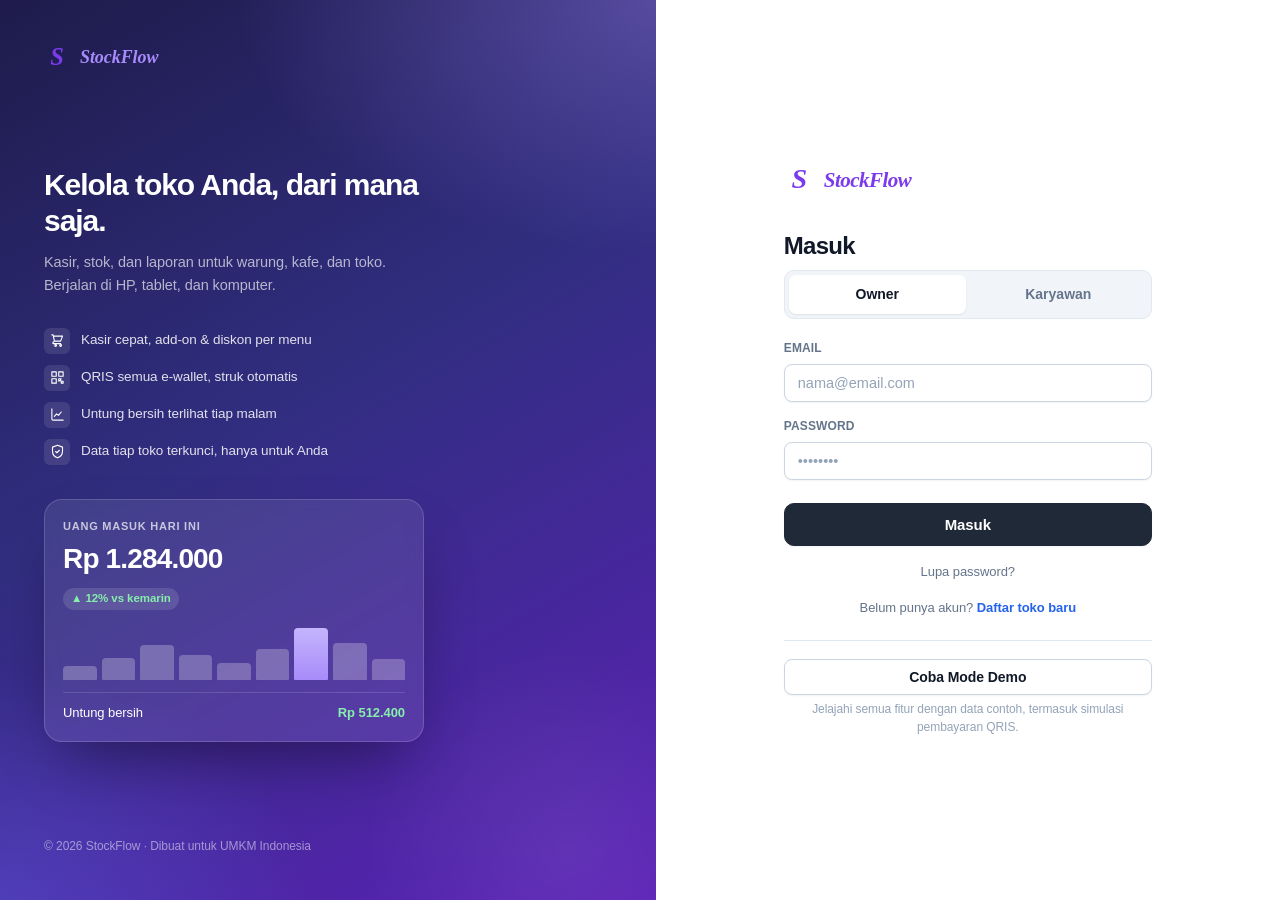
==== commit d353dde7: "Add files via upload" ====
--- a/admin.html
+++ b/admin.html
@@ -8,11 +8,11 @@
 <link rel="manifest" href="manifest.webmanifest">
 <link rel="icon" type="image/png" href="img/favicon-32.png">
 <link rel="apple-touch-icon" href="img/apple-touch-icon.png">
-<script src="js/boot.js?v=20261113a"></script>
+<script src="js/boot.js?v=20261113c"></script>
 <meta name="theme-color" content="#1F2937">
 <meta name="robots" content="noindex">
 <title>Admin — StockFlow</title>
-<link rel="stylesheet" href="css/app.css?v=20261113a">
+<link rel="stylesheet" href="css/app.css?v=20261113c">
 <style>
 .ad-stats { display: grid; grid-template-columns: repeat(4, 1fr); gap: 12px; }
 @media (max-width: 760px) { .ad-stats { grid-template-columns: repeat(2, 1fr); } }
@@ -82,12 +82,12 @@
 </div>
 </div>
 
-<script src="js/icons.js?v=20261113a"></script>
-<script src="js/config.js?v=20261113a"></script>
-<script src="js/demo.js?v=20261113a"></script>
-<script src="js/api.js?v=20261113a"></script>
-<script src="js/auth.js?v=20261113a"></script>
-<script src="js/ui.js?v=20261113a"></script>
+<script src="js/icons.js?v=20261113c"></script>
+<script src="js/config.js?v=20261113c"></script>
+<script src="js/demo.js?v=20261113c"></script>
+<script src="js/api.js?v=20261113c"></script>
+<script src="js/auth.js?v=20261113c"></script>
+<script src="js/ui.js?v=20261113c"></script>
 <script>
 if (!Auth.guard()) throw 'redirect';
 /* Tampilan dijaga di sini; datanya dijaga fungsi database (is_platform_admin) */
--- a/css/app.css
+++ b/css/app.css
@@ -548,7 +548,11 @@
 .auth { min-height: 100dvh; display: grid; grid-template-columns: 1.05fr 1fr; }
 
 .auth-art {
-  background: var(--ink);
+  /* Warna tetap (tidak ikut mode gelap) supaya teks putih selalu terbaca */
+  background:
+    radial-gradient(700px 420px at 100% 0%, rgba(167,139,250,.35), transparent 60%),
+    radial-gradient(520px 380px at 0% 100%, rgba(99,102,241,.35), transparent 60%),
+    linear-gradient(150deg, #1E1B4B 0%, #312E81 45%, #5B21B6 100%);
   color: #fff;
   display: flex; flex-direction: column; justify-content: space-between;
   padding: 44px;
@@ -580,7 +584,22 @@
   background: rgba(255,255,255,.1); display: grid; place-items: center;
   flex-shrink: 0; color: #fff;
 }
-.auth-art-foot { font-size: 12px; color: rgba(255,255,255,.4); position: relative; z-index: 1; }
+.auth-art-foot { font-size: 12px; color: rgba(255,255,255,.5); position: relative; z-index: 1; }
+
+/* Cuplikan produk di panel kiri halaman masuk */
+.auth-peek {
+  margin-top: 34px; max-width: 380px; padding: 18px; border-radius: 18px;
+  background: rgba(255,255,255,.09); border: 1px solid rgba(255,255,255,.16);
+  backdrop-filter: blur(8px); box-shadow: 0 30px 60px -20px rgba(0,0,0,.45);
+}
+.auth-peek .ap-l { font-size: 11px; font-weight: 700; letter-spacing: .07em; opacity: .7; }
+.auth-peek .ap-big { font-size: 28px; font-weight: 800; letter-spacing: -.03em; margin: 2px 0 6px; }
+.auth-peek .ap-up { display: inline-block; font-size: 11.5px; font-weight: 700; color: #86EFAC; background: rgba(255,255,255,.12); padding: 2px 8px; border-radius: 99px; }
+.auth-peek .ap-bars { display: flex; align-items: flex-end; gap: 5px; height: 56px; margin: 14px 0 12px; }
+.auth-peek .ap-bars i { flex: 1; border-radius: 4px 4px 1px 1px; background: rgba(255,255,255,.25); }
+.auth-peek .ap-bars i.pk { background: linear-gradient(180deg, #C4B5FD, #A78BFA); }
+.auth-peek .ap-row { display: flex; justify-content: space-between; font-size: 13px; padding-top: 10px; border-top: 1px solid rgba(255,255,255,.14); }
+.auth-peek .ap-row b { color: #86EFAC; }
 
 .auth-form {
   display: flex; align-items: center; justify-content: center;
